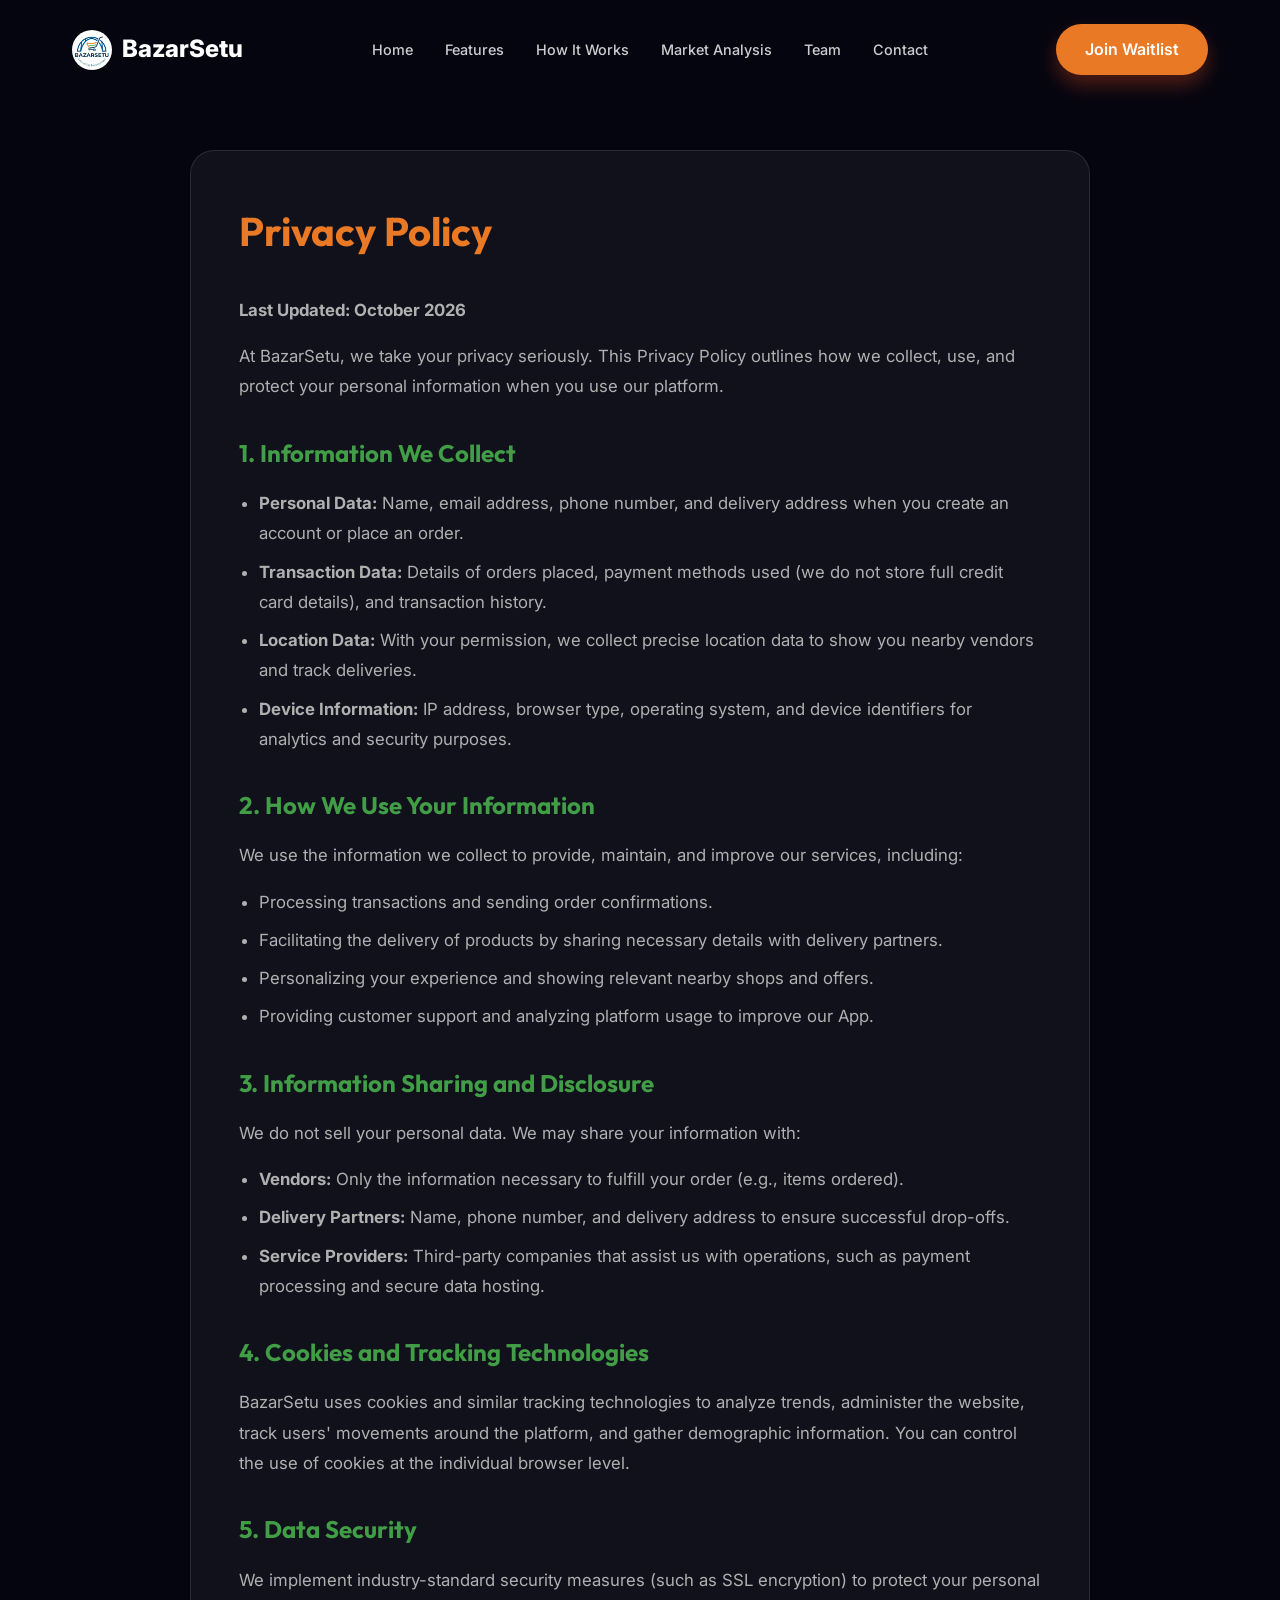
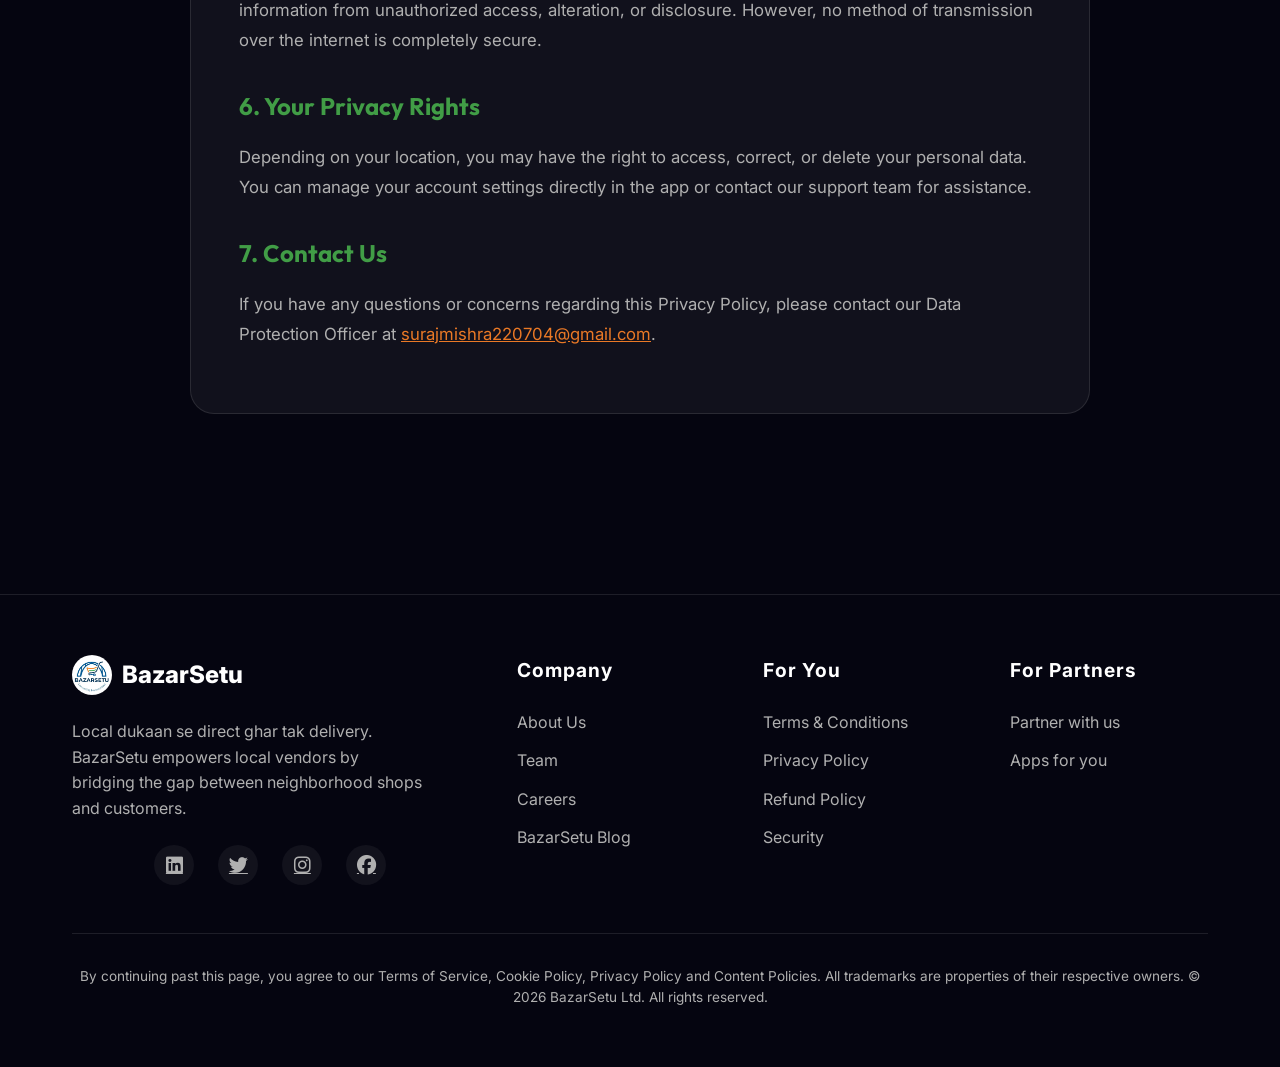
==== html/privacy.html @ 5ed8be41 "Initialize BazarSetu portfolio website" ====
<!DOCTYPE html>
<html lang="en">
<head>
    <meta charset="UTF-8">
    <meta name="viewport" content="width=device-width, initial-scale=1.0">
    <title>Privacy Policy | BazarSetu</title>
    <link rel="stylesheet" href="../css/style.css">
    <link rel="stylesheet" href="https://cdnjs.cloudflare.com/ajax/libs/font-awesome/6.4.0/css/all.min.css">
    <style>
        .legal-content {
            padding: 150px 0 80px;
            max-width: 900px;
            margin: 0 auto;
        }
        .legal-box {
            background: var(--bg-card);
            border: 1px solid var(--glass-border);
            padding: 3rem;
            border-radius: 24px;
        }
        .legal-box h1 {
            color: var(--primary);
            margin-bottom: 2rem;
            font-size: 2.5rem;
        }
        .legal-box h2 {
            margin-top: 2rem;
            margin-bottom: 1rem;
            color: var(--accent);
            font-size: 1.5rem;
        }
        .legal-box p, .legal-box ul {
            color: var(--text-gray);
            margin-bottom: 1rem;
            line-height: 1.8;
            font-size: 1.05rem;
        }
        .legal-box ul {
            padding-left: 20px;
        }
        .legal-box ul li {
            margin-bottom: 0.5rem;
        }
    </style>
</head>
<body>

    <!-- Navigation -->
    <nav id="main-nav" class="scrolled">
        <div class="container nav-content">
            <a href="../index.html" class="logo">
                <img src="../images/logo.png" alt="BazarSetu Logo">
                BazarSetu
            </a>
            <ul class="nav-links" id="nav-links">
                <li><a href="../index.html#hero">Home</a></li>
                <li><a href="../index.html#features">Features</a></li>
                <li><a href="../index.html#how-it-works">How It Works</a></li>
                <li><a href="../index.html#market">Market Analysis</a></li>
                <li><a href="../index.html#team">Team</a></li>
                <li><a href="../index.html#contact">Contact</a></li>
                <li class="mobile-only"><a href="../index.html#contact" class="btn-primary" style="display: inline-block; margin-top: 1rem;">Join Waitlist</a></li>
            </ul>
            <div class="nav-actions">
                <a href="../index.html#contact" class="btn-primary desktop-only">Join Waitlist</a>
                <div class="menu-toggle" id="mobile-menu">
                    <i class="fas fa-bars"></i>
                </div>
            </div>
        </div>
    </nav>

    <main class="container legal-content">
        <div class="legal-box" data-reveal>
            <h1>Privacy Policy</h1>
            <p><strong>Last Updated: October 2026</strong></p>
            <p>At BazarSetu, we take your privacy seriously. This Privacy Policy outlines how we collect, use, and protect your personal information when you use our platform.</p>

            <h2>1. Information We Collect</h2>
            <ul>
                <li><strong>Personal Data:</strong> Name, email address, phone number, and delivery address when you create an account or place an order.</li>
                <li><strong>Transaction Data:</strong> Details of orders placed, payment methods used (we do not store full credit card details), and transaction history.</li>
                <li><strong>Location Data:</strong> With your permission, we collect precise location data to show you nearby vendors and track deliveries.</li>
                <li><strong>Device Information:</strong> IP address, browser type, operating system, and device identifiers for analytics and security purposes.</li>
            </ul>

            <h2>2. How We Use Your Information</h2>
            <p>We use the information we collect to provide, maintain, and improve our services, including:</p>
            <ul>
                <li>Processing transactions and sending order confirmations.</li>
                <li>Facilitating the delivery of products by sharing necessary details with delivery partners.</li>
                <li>Personalizing your experience and showing relevant nearby shops and offers.</li>
                <li>Providing customer support and analyzing platform usage to improve our App.</li>
            </ul>

            <h2>3. Information Sharing and Disclosure</h2>
            <p>We do not sell your personal data. We may share your information with:</p>
            <ul>
                <li><strong>Vendors:</strong> Only the information necessary to fulfill your order (e.g., items ordered).</li>
                <li><strong>Delivery Partners:</strong> Name, phone number, and delivery address to ensure successful drop-offs.</li>
                <li><strong>Service Providers:</strong> Third-party companies that assist us with operations, such as payment processing and secure data hosting.</li>
            </ul>

            <h2>4. Cookies and Tracking Technologies</h2>
            <p>BazarSetu uses cookies and similar tracking technologies to analyze trends, administer the website, track users' movements around the platform, and gather demographic information. You can control the use of cookies at the individual browser level.</p>

            <h2>5. Data Security</h2>
            <p>We implement industry-standard security measures (such as SSL encryption) to protect your personal information from unauthorized access, alteration, or disclosure. However, no method of transmission over the internet is completely secure.</p>

            <h2>6. Your Privacy Rights</h2>
            <p>Depending on your location, you may have the right to access, correct, or delete your personal data. You can manage your account settings directly in the app or contact our support team for assistance.</p>

            <h2>7. Contact Us</h2>
            <p>If you have any questions or concerns regarding this Privacy Policy, please contact our Data Protection Officer at <a href="mailto:surajmishra220704@gmail.com" style="color: var(--primary);">surajmishra220704@gmail.com</a>.</p>
        </div>
    </main>

    <footer>
        <div class="container">
            <div class="footer-grid">
                <div class="footer-col about-col">
                    <a href="../index.html" class="logo">
                        <img src="../images/logo.png" alt="BazarSetu Logo">
                        BazarSetu
                    </a>
                    <p>Local dukaan se direct ghar tak delivery. BazarSetu empowers local vendors by bridging the gap between neighborhood shops and customers.</p>
                    <div class="social-links footer-socials">
                        <a href="#"><i class="fab fa-linkedin"></i></a>
                        <a href="#"><i class="fab fa-twitter"></i></a>
                        <a href="#"><i class="fab fa-instagram"></i></a>
                        <a href="#"><i class="fab fa-facebook"></i></a>
                    </div>
                </div>
                
                <div class="footer-col">
                    <h4>Company</h4>
                    <ul>
                        <li><a href="../index.html#hero">About Us</a></li>
                        <li><a href="../index.html#team">Team</a></li>
                        <li><a href="#">Careers</a></li>
                        <li><a href="#">BazarSetu Blog</a></li>
                    </ul>
                </div>
                
                <div class="footer-col">
                    <h4>For You</h4>
                    <ul>
                        <li><a href="terms.html">Terms & Conditions</a></li>
                        <li><a href="privacy.html">Privacy Policy</a></li>
                        <li><a href="refund.html">Refund Policy</a></li>
                        <li><a href="security.html">Security</a></li>
                    </ul>
                </div>

                <div class="footer-col">
                    <h4>For Partners</h4>
                    <ul>
                        <li><a href="#">Partner with us</a></li>
                        <li><a href="#">Apps for you</a></li>
                    </ul>
                </div>
            </div>
            
            <div class="footer-bottom">
                <p>By continuing past this page, you agree to our Terms of Service, Cookie Policy, Privacy Policy and Content Policies. All trademarks are properties of their respective owners. © 2026 BazarSetu Ltd. All rights reserved.</p>
            </div>
        </div>
    </footer>

    <script src="../Script/script.js"></script>
</body>
</html>
---- css/style.css ----
@import url('https://fonts.googleapis.com/css2?family=Inter:wght@300;400;600;800&family=Outfit:wght@400;700&display=swap');

:root {
    --primary: #EA7926;
    --primary-light: #F4A259;
    --secondary: #0B4370;
    --accent: #419D46;
    --bg-dark: #050510;
    --bg-card: rgba(255, 255, 255, 0.05);
    --text-white: #FFFFFF;
    --text-gray: #B0B0B0;
    --glass-border: rgba(255, 255, 255, 0.1);
    --glass-grad: linear-gradient(135deg, rgba(255, 255, 255, 0.1), rgba(255, 255, 255, 0.05));
    --shadow-premium: 0 20px 40px rgba(0, 0, 0, 0.4);
    --transition-smooth: all 0.4s cubic-bezier(0.165, 0.84, 0.44, 1);
}

* {
    margin: 0;
    padding: 0;
    box-sizing: border-box;
}

body {
    font-family: 'Inter', sans-serif;
    background-color: var(--bg-dark);
    color: var(--text-white);
    line-height: 1.6;
    overflow-x: hidden;
}

h1, h2, h3 {
    font-family: 'Outfit', sans-serif;
    font-weight: 700;
}

/* --- Animations & Reveal --- */
@keyframes float {
    0% { transform: translateY(0px) scale(1); }
    50% { transform: translateY(-15px) scale(1.02); }
    100% { transform: translateY(0px) scale(1); }
}

@keyframes pulse-glow {
    0% { opacity: 0.4; transform: scale(1); }
    50% { opacity: 0.7; transform: scale(1.05); }
    100% { opacity: 0.4; transform: scale(1); }
}

[data-reveal] {
    opacity: 0;
    transform: translateY(40px);
    transition: all 1s cubic-bezier(0.165, 0.84, 0.44, 1);
}

[data-reveal].revealed {
    opacity: 1;
    transform: translateY(0);
}

/* --- Layout --- */

.container {
    max-width: 1200px;
    margin: 0 auto;
    padding: 0 2rem;
}

section {
    padding: 80px 0;
}

/* --- Navigation --- */

nav {
    position: fixed;
    top: 0;
    width: 100%;
    z-index: 1000;
    padding: 1.5rem 0;
    transition: var(--transition-smooth);
}

nav.scrolled {
    background: rgba(5, 5, 16, 0.8);
    backdrop-filter: blur(10px);
    border-bottom: 1px solid var(--glass-border);
    padding: 1rem 0;
}

.nav-content {
    display: flex;
    justify-content: space-between;
    align-items: center;
}

.logo {
    display: flex;
    align-items: center;
    gap: 10px;
    font-size: 1.5rem;
    font-weight: 800;
    color: var(--text-white);
    text-decoration: none;
}

.logo img {
    height: 40px;
    width: 40px;
    border-radius: 50%;
    object-fit: cover;
    background-color: #ffffff; /* Ensures the logo circle pops against the dark nav */
}

.nav-links {
    display: flex;
    gap: 2rem;
    list-style: none;
}

.mobile-only {
    display: none;
}

.desktop-only {
    display: inline-block;
}

.nav-actions {
    display: flex;
    align-items: center;
    gap: 1.5rem;
}

.menu-toggle {
    display: none;
    font-size: 1.5rem;
    color: var(--text-white);
    cursor: pointer;
    transition: var(--transition-smooth);
}

.menu-toggle:hover {
    color: var(--primary);
}

.nav-links a {
    color: var(--text-white);
    text-decoration: none;
    font-weight: 500;
    font-size: 0.9rem;
    transition: var(--transition-smooth);
    opacity: 0.8;
}

.nav-links a:hover {
    opacity: 1;
    color: var(--primary);
}

.nav-links a.active-link {
    opacity: 1;
    color: var(--primary);
    text-shadow: 0 0 15px var(--primary), 0 0 30px var(--primary-light);
    transform: scale(1.05);
    transition: all 0.3s ease;
}

.btn-primary {
    background: var(--primary);
    color: white;
    padding: 0.8rem 1.8rem;
    border-radius: 50px;
    text-decoration: none;
    font-weight: 600;
    transition: var(--transition-smooth);
    border: none;
    cursor: pointer;
    box-shadow: 0 10px 20px rgba(255, 87, 34, 0.3);
}

.btn-primary:hover {
    transform: translateY(-3px);
    box-shadow: 0 15px 30px rgba(255, 87, 34, 0.4);
}

/* --- Hero Section --- */

#hero {
    min-height: 100vh;
    display: flex;
    align-items: center;
    position: relative;
    overflow: hidden;
}

.hero-glow {
    position: absolute;
    top: 20%;
    right: 10%;
    width: 500px;
    height: 500px;
    background: radial-gradient(circle, rgba(234, 121, 38, 0.2) 0%, rgba(11, 67, 112, 0.1) 50%, transparent 70%);
    filter: blur(80px);
    z-index: 0;
    pointer-events: none;
    animation: pulse-glow 8s ease-in-out infinite;
}

.hero-content {
    display: grid;
    grid-template-columns: 1.2fr 1fr;
    align-items: center;
    gap: 4rem;
}

.hero-text h1 {
    font-size: 4.5rem;
    line-height: 1.1;
    margin-bottom: 1.5rem;
    background: linear-gradient(to right, #fff, #ccc);
    -webkit-background-clip: text;
    -webkit-text-fill-color: transparent;
}

.hero-text h1 span {
    color: var(--primary);
    -webkit-text-fill-color: var(--primary);
}

.hero-text p {
    font-size: 1.2rem;
    color: var(--text-gray);
    margin-bottom: 2.5rem;
    max-width: 500px;
}

.hero-image img {
    width: 100%;
    max-width: 550px;
    display: block;
    border-radius: 40px;
    box-shadow: var(--shadow-premium);
    animation: float 6s ease-in-out infinite;
}

.hero-image:hover img {
    transform: perspective(1000px) rotateY(0deg) rotateX(0deg);
}

/* --- Features --- */

.section-head {
    text-align: center;
    margin-bottom: 4rem;
}

.section-head h2 {
    font-size: 3rem;
    margin-bottom: 1rem;
}

.section-head p {
    color: var(--text-gray);
}

.features-grid {
    display: grid;
    grid-template-columns: repeat(auto-fit, minmax(250px, 1fr));
    gap: 2rem;
}

.feature-card {
    background: var(--bg-card);
    border: 1px solid var(--glass-border);
    padding: 3rem 2rem;
    border-radius: 24px;
    transition: var(--transition-smooth);
    text-align: center;
}

.feature-card:hover {
    background: rgba(255, 255, 255, 0.08);
    transform: translateY(-10px);
    border-color: var(--primary);
}

.feature-icon {
    width: 70px;
    height: 70px;
    background: rgba(255, 87, 34, 0.1);
    color: var(--primary);
    display: flex;
    align-items: center;
    justify-content: center;
    border-radius: 20px;
    margin: 0 auto 2rem;
    font-size: 2rem;
}

/* --- How It Works Infographic UI --- */
.hw-core-pillars {
    display: flex;
    justify-content: center;
    gap: 3rem;
    margin-bottom: 4rem;
    flex-wrap: wrap;
}

.hw-pillar {
    display: flex;
    flex-direction: column;
    align-items: center;
    gap: 0.5rem;
    font-size: 1.2rem;
    font-weight: 600;
    color: var(--text-white);
}

.hw-pillar i {
    font-size: 2.5rem;
    color: var(--primary);
    background: rgba(234, 121, 38, 0.1);
    padding: 1.2rem;
    border-radius: 50%;
    margin-bottom: 0.5rem;
}

.hw-flow-container {
    display: flex;
    justify-content: center;
    align-items: center;
    gap: 2rem;
    background: var(--bg-card);
    border: 1px solid var(--glass-border);
    padding: 3rem;
    border-radius: 24px;
    margin-bottom: 4rem;
}

.hw-step {
    text-align: center;
}

.hw-step-icon {
    width: 90px;
    height: 90px;
    background: linear-gradient(135deg, var(--secondary), var(--primary));
    border-radius: 24px;
    display: flex;
    justify-content: center;
    align-items: center;
    font-size: 2.5rem;
    color: white;
    margin: 0 auto 1rem;
    box-shadow: 0 10px 20px rgba(0,0,0,0.3);
    animation: float 5s ease-in-out infinite alternate;
}

.hw-step h4 {
    font-size: 1.3rem;
    color: var(--text-white);
}

.hw-arrow {
    font-size: 2.5rem;
    color: var(--text-gray);
    opacity: 0.5;
}

.hw-categories {
    display: grid;
    grid-template-columns: repeat(auto-fit, minmax(280px, 1fr));
    gap: 1.5rem;
    margin-bottom: 4rem;
}

.hw-cat {
    background: var(--bg-card);
    border: 1px solid var(--glass-border);
    padding: 1.5rem;
    border-radius: 16px;
    display: flex;
    align-items: center;
    gap: 1.2rem;
    font-size: 1.1rem;
    font-weight: 600;
    transition: var(--transition-smooth);
}

.hw-cat:hover {
    transform: translateY(-5px);
    border-color: var(--accent);
    background: rgba(255, 255, 255, 0.1);
}

.hw-cat i {
    font-size: 1.8rem;
    color: var(--accent);
    background: rgba(65, 157, 70, 0.1);
    padding: 1rem;
    border-radius: 12px;
}

.hw-tagline-box {
    background: linear-gradient(135deg, var(--secondary), #050510);
    border: 1px solid var(--glass-border);
    padding: 3rem;
    border-radius: 24px;
    text-align: center;
    box-shadow: var(--shadow-premium);
}

.hw-tagline-box h3 {
    color: var(--primary-light);
    font-size: 2.2rem;
    margin-bottom: 2rem;
    letter-spacing: 1px;
}

.hw-tags {
    display: flex;
    justify-content: center;
    gap: 1.5rem;
    margin-bottom: 2rem;
    flex-wrap: wrap;
}

.hw-tags span {
    background: rgba(255, 255, 255, 0.1);
    padding: 0.8rem 2rem;
    border-radius: 50px;
    font-weight: 600;
    color: var(--text-white);
    border: 1px solid rgba(255, 255, 255, 0.2);
    display: flex;
    align-items: center;
    gap: 0.8rem;
}

.hw-tags span i {
    color: var(--primary);
}

.hw-hashtag {
    font-size: 1.8rem;
    font-weight: 800;
    color: var(--text-white);
    letter-spacing: 2px;
    display: flex;
    justify-content: center;
    align-items: center;
    gap: 10px;
}

/* --- Market Research Charts --- */

.market-cases {
    display: grid;
    grid-template-columns: repeat(auto-fit, minmax(300px, 1fr));
    gap: 2rem;
}

.case-card {
    background: var(--bg-card);
    border: 1px solid var(--glass-border);
    border-radius: 24px;
    padding: 2.5rem;
    position: relative;
    overflow: hidden;
}

.case-card h3 {
    margin-bottom: 1.5rem;
    color: var(--primary-light);
}

.chart-bar-container {
    margin-top: 2rem;
}

.chart-item {
    margin-bottom: 1.5rem;
}

.chart-label {
    display: flex;
    justify-content: space-between;
    margin-bottom: 0.5rem;
    font-size: 0.9rem;
}

.progress-bg {
    height: 8px;
    background: rgba(255, 255, 255, 0.1);
    border-radius: 4px;
}

.progress-fill {
    height: 100%;
    background: var(--primary);
    border-radius: 4px;
    width: 0;
    transition: width 1.5s ease;
}

/* --- TAM SAM SOM Visualization --- */

.market-overview {
    display: flex;
    flex-direction: column;
    align-items: center;
    gap: 1.5rem;
    margin-top: 4rem;
}

.market-tier {
    width: 100%;
    max-width: 800px;
    background: var(--bg-card);
    border: 1px solid var(--glass-border);
    padding: 2rem;
    border-radius: 16px;
    display: flex;
    justify-content: space-between;
    align-items: center;
    transition: var(--transition-smooth);
}

.market-tier:hover {
    background: rgba(255, 255, 255, 0.1);
    transform: scale(1.02);
}

.tier-info h4 {
    color: var(--text-gray);
    font-size: 0.8rem;
    text-transform: uppercase;
    letter-spacing: 1px;
    margin-bottom: 0.5rem;
}

.tier-info .amount {
    font-size: 1.8rem;
    font-weight: 800;
    color: var(--primary);
}

.tier-desc {
    font-size: 0.9rem;
    color: var(--text-gray);
    max-width: 300px;
    text-align: right;
}

/* --- Contact & Footer --- */

footer {
    padding: 60px 0;
    border-top: 1px solid var(--glass-border);
    margin-top: 100px;
}

.footer-grid {
    display: grid;
    grid-template-columns: 2fr 1fr 1fr 1fr;
    gap: 3rem;
    margin-bottom: 3rem;
}

.footer-col h4 {
    font-size: 1.2rem;
    margin-bottom: 1.5rem;
    letter-spacing: 1px;
    color: var(--text-white);
}

.footer-col ul {
    list-style: none;
}

.footer-col ul li {
    margin-bottom: 0.8rem;
}

.footer-col ul li a {
    color: var(--text-gray);
    text-decoration: none;
    transition: var(--transition-smooth);
}

.footer-col ul li a:hover {
    color: var(--primary);
}

.about-col p {
    color: var(--text-gray);
    margin: 1.5rem 0;
    max-width: 350px;
}

.footer-socials {
    display: flex;
    gap: 1.5rem;
}

.footer-socials a {
    color: var(--text-white);
    background: rgba(255, 255, 255, 0.05);
    width: 40px;
    height: 40px;
    display: flex;
    justify-content: center;
    align-items: center;
    border-radius: 50%;
    transition: var(--transition-smooth);
}

.footer-socials a:hover {
    background: var(--primary);
    transform: translateY(-3px);
}

.footer-bottom {
    border-top: 1px solid var(--glass-border);
    padding-top: 2rem;
    text-align: center;
    color: var(--text-gray);
    font-size: 0.85rem;
    line-height: 1.5;
}

.contact-box h3 {
    font-size: 2rem;
    margin-bottom: 1.5rem;
}

.contact-email {
    font-size: 1.5rem;
    color: var(--primary);
    text-decoration: none;
    font-weight: 600;
    border-bottom: 2px solid transparent;
    transition: var(--transition-smooth);
}

.contact-email:hover {
    border-bottom: 2px solid var(--primary);
}

.contact-form {
    margin-top: 3rem;
    display: flex;
    flex-direction: column;
    gap: 1.5rem;
    max-width: 600px;
    margin-left: auto;
    margin-right: auto;
    text-align: left;
}

.glass-input {
    width: 100%;
    padding: 1rem 1.5rem;
    background: var(--bg-card);
    border: 1px solid var(--glass-border);
    border-radius: 12px;
    color: var(--text-white);
    font-family: inherit;
    font-size: 1rem;
    transition: var(--transition-smooth);
}

.glass-input::placeholder {
    color: var(--text-gray);
}

.glass-input:focus {
    outline: none;
    border-color: var(--primary);
    background: rgba(255, 255, 255, 0.08);
    box-shadow: 0 0 15px rgba(234, 121, 38, 0.2);
}

/* --- Team Section --- */

#team {
    background: radial-gradient(circle at center, rgba(0, 188, 212, 0.05) 0%, transparent 70%);
}

.team-container {
    display: flex;
    flex-direction: column;
    align-items: center;
    gap: 4rem;
}

.team-tier {
    width: 100%;
    display: flex;
    justify-content: center;
    flex-wrap: wrap;
    gap: 2rem;
}

.founder-tier {
    margin-bottom: 2rem;
}

.core-tier {
    display: grid;
    grid-template-columns: repeat(auto-fit, minmax(250px, 1fr));
    gap: 2rem;
    width: 100%;
}

.team-card {
    background: var(--bg-card);
    border: 1px solid var(--glass-border);
    border-radius: 24px;
    padding: 2rem;
    text-align: center;
    transition: var(--transition-smooth);
    position: relative;
    overflow: hidden;
    backdrop-filter: blur(5px);
}

.team-card::before {
    content: '';
    position: absolute;
    top: 0;
    left: 0;
    width: 100%;
    height: 100%;
    background: radial-gradient(circle at var(--mouse-x, 50%) var(--mouse-y, 50%), rgba(0, 188, 212, 0.15) 0%, transparent 60%);
    opacity: 0;
    transition: opacity 0.3s ease;
    pointer-events: none;
}

.team-card:hover::before {
    opacity: 1;
}

.team-card:hover {
    transform: translateY(-10px);
    border-color: var(--accent);
    box-shadow: 0 15px 30px rgba(0, 188, 212, 0.2);
}

.team-card.founder {
    max-width: 450px;
    padding: 3rem;
    border-width: 2px;
    border-color: rgba(0, 188, 212, 0.3);
}

.member-img-wrapper {
    width: 120px;
    height: 120px;
    margin: 0 auto 1.5rem;
    position: relative;
}

.founder .member-img-wrapper {
    width: 160px;
    height: 160px;
}

.member-img {
    width: 100%;
    height: 100%;
    object-fit: cover;
    border-radius: 30px; /* Rounded Squares */
    border: 2px solid var(--glass-border);
    transition: var(--transition-smooth);
}

.team-card:hover .member-img {
    border-color: var(--accent);
    transform: scale(1.05);
}

.member-info h3 {
    font-size: 1.5rem;
    margin-bottom: 0.5rem;
    color: var(--text-white);
}

.member-info .role {
    color: var(--accent);
    font-weight: 700;
    font-size: 0.9rem;
    text-transform: uppercase;
    letter-spacing: 1px;
    margin-bottom: 1rem;
    display: block;
}

.member-info .bio {
    color: var(--text-gray);
    font-size: 0.9rem;
    line-height: 1.5;
    margin-bottom: 1.5rem;
}

.social-links {
    display: flex;
    justify-content: center;
    gap: 1.5rem;
}

.social-links a {
    color: var(--text-gray);
    font-size: 1.2rem;
    transition: var(--transition-smooth);
}

.social-links a:hover {
    color: var(--accent);
    transform: translateY(-3px);
}

/* --- Animations --- */

[data-reveal] {
    opacity: 0;
    transform: translateY(30px);
    transition: all 0.8s ease;
}

[data-reveal].revealed {
    opacity: 1;
    transform: translateY(0);
}

@media (max-width: 968px) {
    .menu-toggle {
        display: block;
    }
    
    .desktop-only {
        display: none !important;
    }

    .mobile-only {
        display: block;
    }

    .nav-links {
        position: absolute;
        top: 100%;
        left: 0;
        width: 100%;
        background: rgba(5, 5, 16, 0.98);
        backdrop-filter: blur(15px);
        flex-direction: column;
        align-items: center;
        padding: 2rem 0;
        gap: 1.5rem;
        border-bottom: 1px solid var(--glass-border);
        clip-path: polygon(0 0, 100% 0, 100% 0, 0 0);
        transition: clip-path 0.4s cubic-bezier(0.165, 0.84, 0.44, 1);
    }

    .nav-links.active {
        clip-path: polygon(0 0, 100% 0, 100% 100%, 0 100%);
    }

    .hero-content {
        grid-template-columns: 1fr;
        text-align: center;
    }
    .hero-text h1 {
        font-size: 3rem;
    }
    .hero-text p {
        margin: 0 auto 2.5rem;
    }
    .hero-image {
        max-width: 400px;
        margin: 0 auto;
    }
    .footer-content {
        flex-direction: column;
        gap: 2rem;
        text-align: center;
    }
    .tier-desc {
        display: none;
    }
    .hw-flow-container {
        flex-direction: column;
        gap: 2rem;
    }
    .hw-arrow {
        transform: rotate(90deg);
    }
    .hw-core-pillars {
        flex-direction: column;
        gap: 2rem;
    }
    .footer-grid {
        grid-template-columns: 1fr 1fr;
    }
    .about-col {
        grid-column: span 2;
    }
}

@media (max-width: 480px) {
    .footer-grid {
        grid-template-columns: 1fr;
    }
    .about-col {
        grid-column: span 1;
    }
}
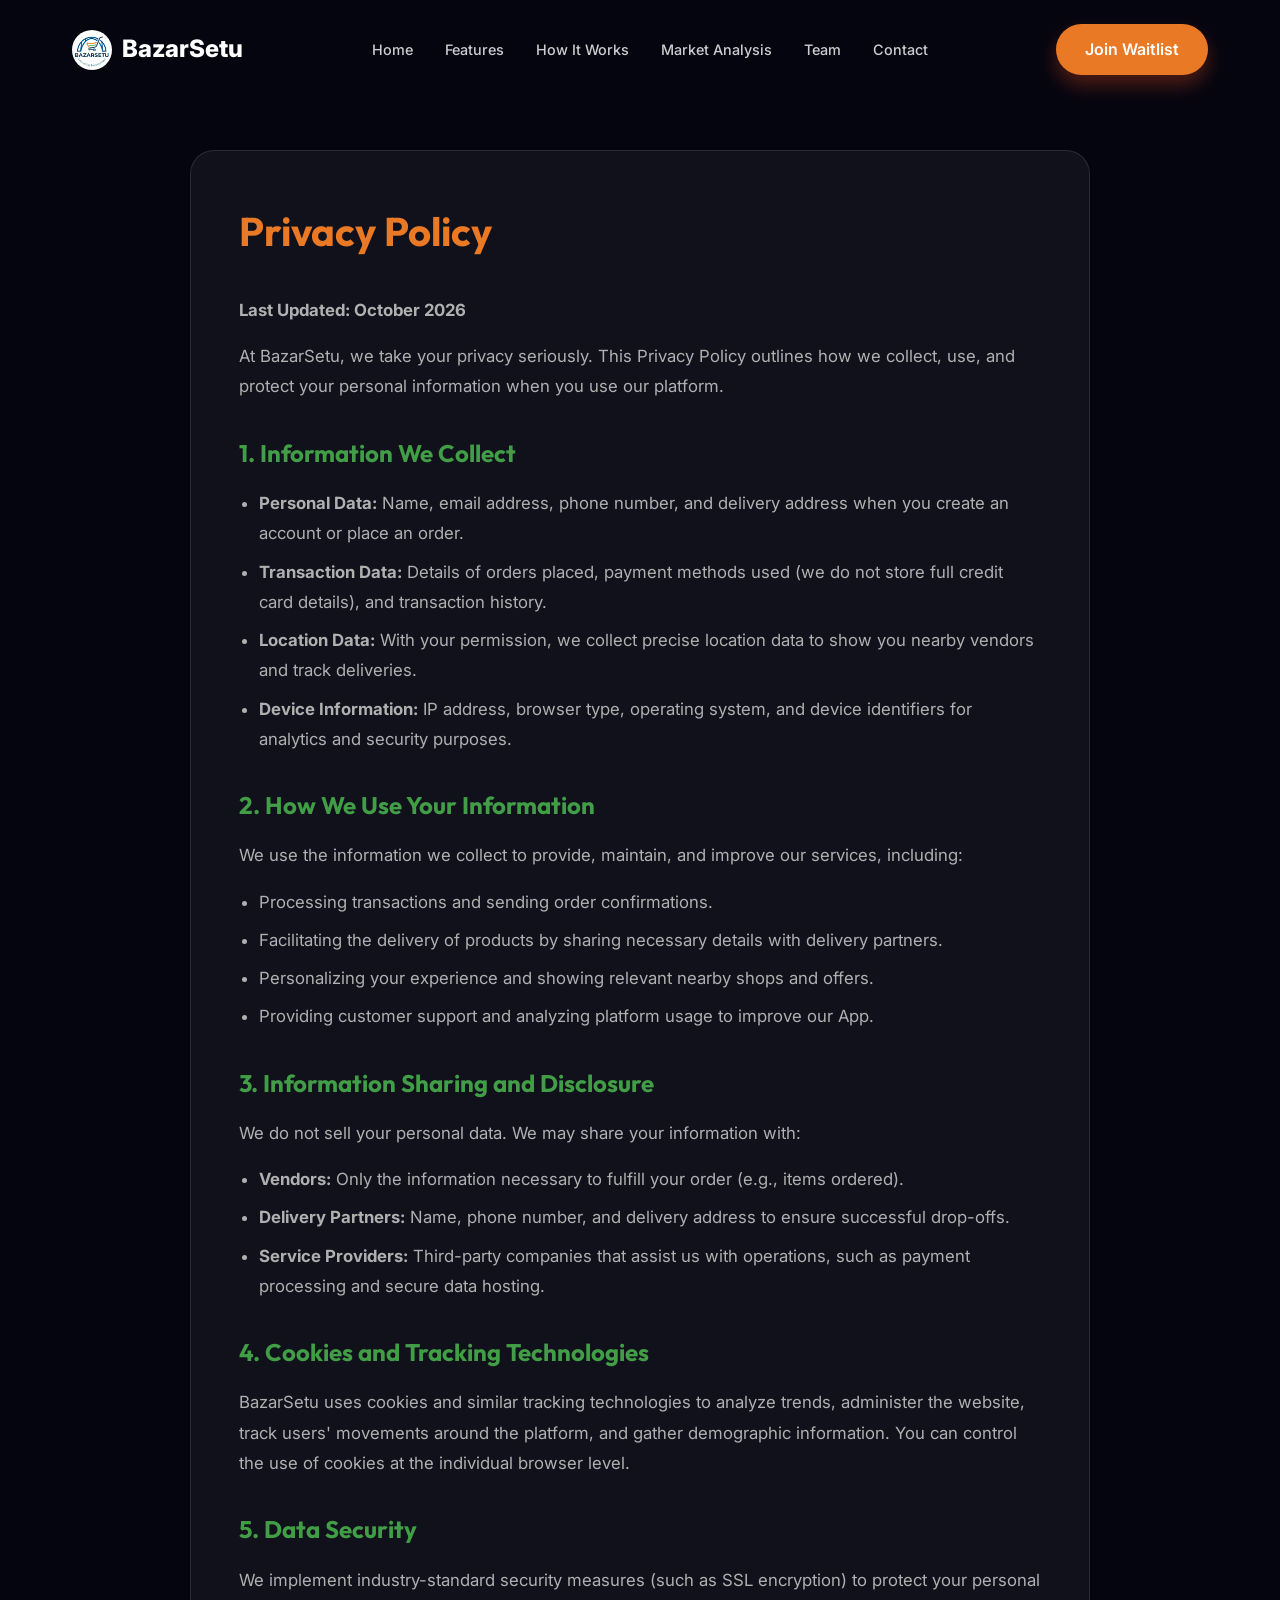
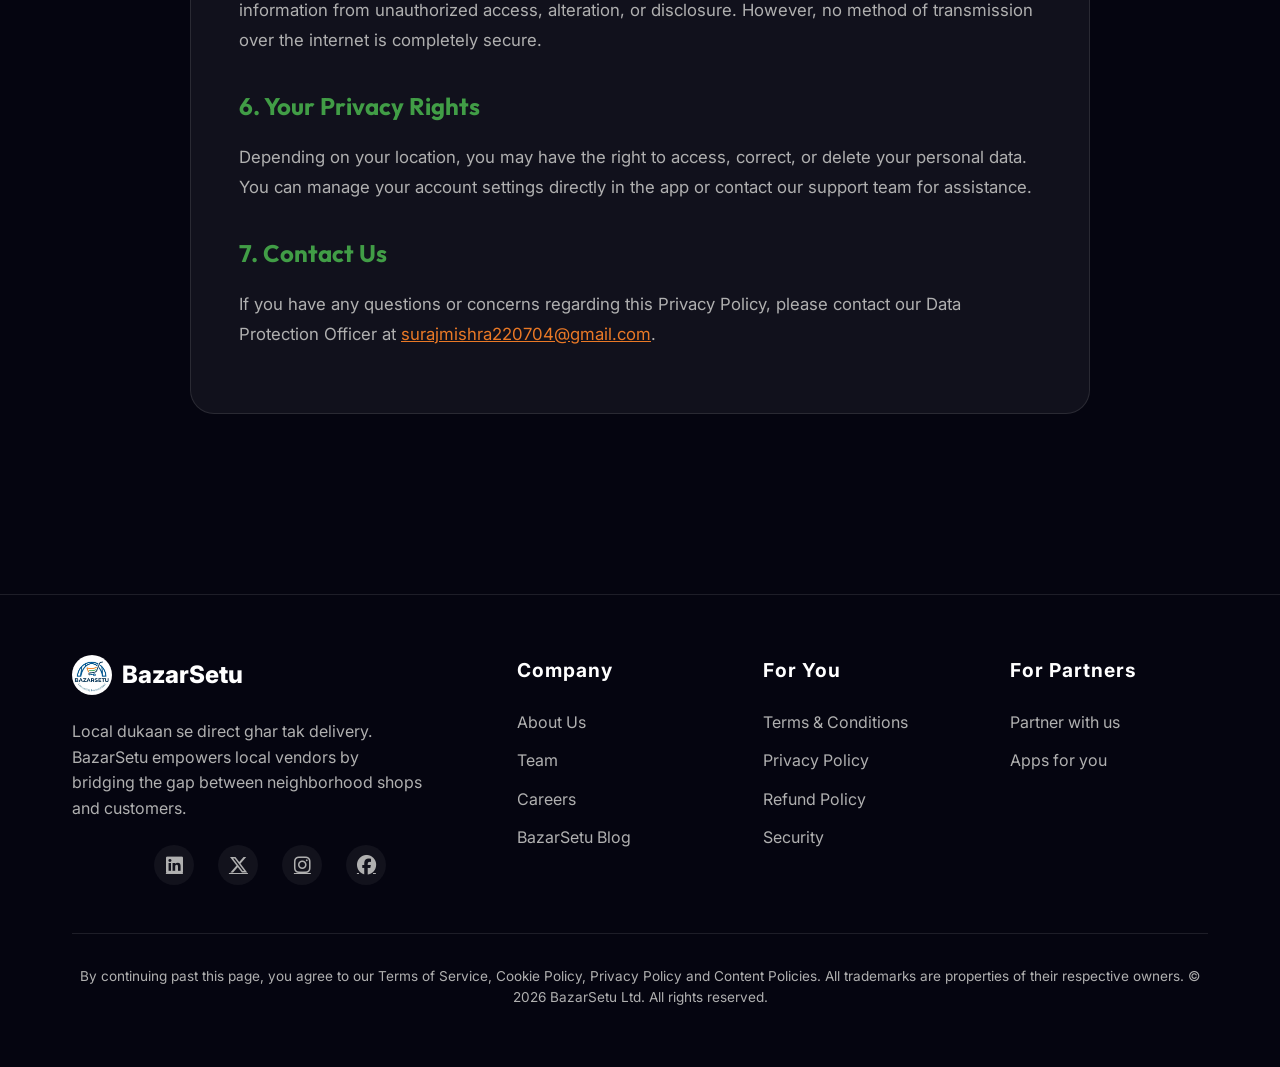
==== commit a1e2729d: "Sync social media links across all pages and update Twitter icon to X logo" ====
--- a/html/privacy.html
+++ b/html/privacy.html
@@ -126,9 +126,9 @@
                     <p>Local dukaan se direct ghar tak delivery. BazarSetu empowers local vendors by bridging the gap between neighborhood shops and customers.</p>
                     <div class="social-links footer-socials">
                         <a href="#"><i class="fab fa-linkedin"></i></a>
-                        <a href="#"><i class="fab fa-twitter"></i></a>
-                        <a href="#"><i class="fab fa-instagram"></i></a>
-                        <a href="#"><i class="fab fa-facebook"></i></a>
+                        <a href="https://x.com/BazarSetu"><i class="fa-brands fa-x-twitter"></i></a>
+                        <a href="https://www.instagram.com/bazarsetu_"><i class="fab fa-instagram"></i></a>
+                        <a href="https://www.facebook.com/share/18dxwwvAvE/"><i class="fab fa-facebook"></i></a>
                     </div>
                 </div>
                 
--- a/css/style.css
+++ b/css/style.css
@@ -695,7 +695,7 @@
     gap: 4rem;
 }
 
-.team-tier {
+.team-tier, .core-tier {
     width: 100%;
     display: flex;
     justify-content: center;
@@ -703,27 +703,27 @@
     gap: 2rem;
 }
 
-.founder-tier {
-    margin-bottom: 2rem;
-}
-
 .core-tier {
-    display: grid;
-    grid-template-columns: repeat(auto-fit, minmax(250px, 1fr));
-    gap: 2rem;
-    width: 100%;
+    margin-top: 2rem;
 }
 
 .team-card {
     background: var(--bg-card);
-    border: 1px solid var(--glass-border);
+    border: 2px solid rgba(0, 188, 212, 0.3);
     border-radius: 24px;
-    padding: 2rem;
+    padding: 2.5rem 2rem;
     text-align: center;
     transition: var(--transition-smooth);
     position: relative;
     overflow: hidden;
     backdrop-filter: blur(5px);
+    display: flex;
+    flex-direction: column;
+    justify-content: center;
+    align-items: center;
+    flex: 1 1 260px;
+    max-width: 350px;
+    min-height: 380px;
 }
 
 .team-card::before {
@@ -750,10 +750,7 @@
 }
 
 .team-card.founder {
-    max-width: 450px;
-    padding: 3rem;
-    border-width: 2px;
-    border-color: rgba(0, 188, 212, 0.3);
+    border-color: rgba(0, 188, 212, 0.5); /* Keep it slightly stronger for leader if desired, or just omit if totally uniform */
 }
 
 .member-img-wrapper {
